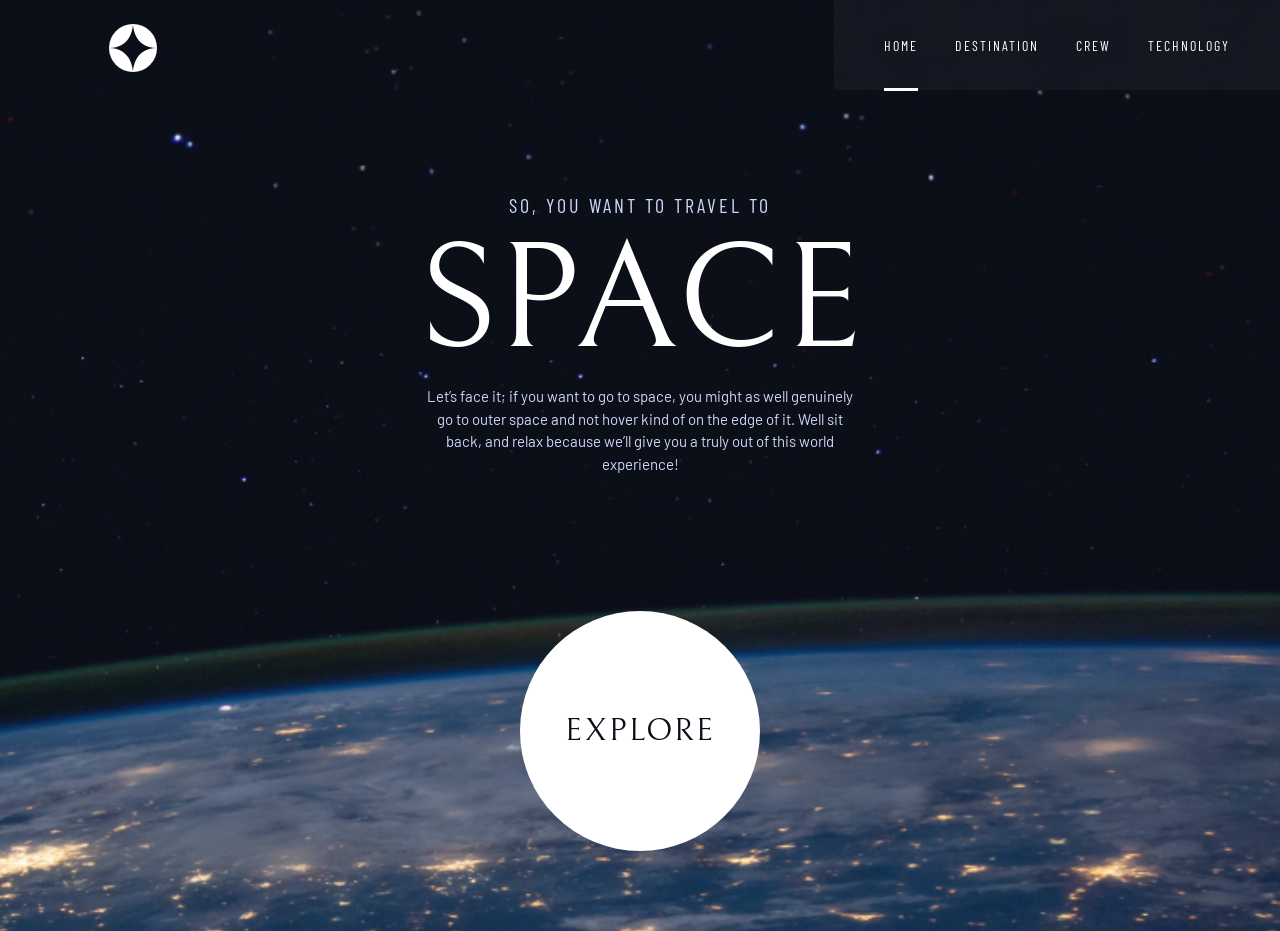
==== index.html @ 0f29e055 "Premier commit - Structure de base responsive / Menu burger" ====
<!DOCTYPE html>
<html lang="en">
<head>
	 <meta charset="UTF-8">
    <meta name="viewport" content="width=device-width, initial-scale=1.0">
    <meta name="author" content="Jules">
    <title>Space Tourisme</title>

    <link rel="stylesheet" href="css/reset.css">
	<link rel="stylesheet" href="css/helpers.css">
    <link rel="stylesheet" href="css/style.css">
</head>


<body>
	<header>
		<div class="container">
			<a href="index.html" class="logo">
                <img src="img/logo.svg" alt="Space Tourism logo">
            </a>

			<button class="burger" aria-label="Ouvrir le menu" aria-expanded="false" aria-controls="menu">
                <span></span>
                <span></span>
                <span></span>
            </button>

			<nav class="nav" id="menu">
				<ul class="nav-liste">
					<li class="nav-item"><a href="index.html" class="active"><span>00</span>HOME</a></li>
					<li class="nav-item"><a href="destination.html"><span>01</span>DESTINATION</a></li>
					<li class="nav-item"><a href="crew.html"><span>02</span>CREW</a></li>
					<li class="nav-item"><a href="techno.html"><span>03</span>TECHNOLOGY</a></li>
				</ul>
			</nav>
		</div>
	</header>

	<main>

		<section class="hero container">
			<div class="txt">
			<p class="pre-title">SO, YOU WANT TO TRAVEL TO</p>
			<h1>SPACE</h1>
			<p>Let’s face it; if you want to go to space, you might as well genuinely go to outer space and not hover kind of on the edge of it. Well sit back, and relax because we’ll give you a truly out of this world experience!</p>
			</div>
			
			<a href="destination.html" class="btn-explore">EXPLORE</a>

		</section>
		
	</main>

	<script src="js/nav.js"></script>
</body>


</html>
---- css/helpers.css ----
/* Débuggueur CSS  */
/* * {
  outline: 1px solid red;
} */

html {
    font-size: 62.5%; /* 1rem = 10px avec une base utilisateur de 16px */
}

/* Remove focus for mouse users */
:focus:not(:focus-visible) {
  outline: none;
}

/* Set core body defaults */
body {
  font-size: 1.6rem;
}

/* Set text selection */
::selection {
  color: #000;
  background-color: #fd0;
}

/* Set cursor pointer */
label[for],
button,
input[type="submit"],
select {
  cursor: pointer;
}

/* Remove font style on address */
address {
  font-style: normal;
}

/* Text meant only for screen readers. */
.screen-reader-text {
  clip: rect(1px, 1px, 1px, 1px);
  height: 1px;
  overflow: hidden;
  width: 1px;
  position: absolute;
  white-space: nowrap;
}

/* Image replacement technique 2012 H5BP  - https://css-tricks.com/the-image-replacement-museum/ */
.ir {
  font: 0/0 a;
  color: transparent;
  border: 0;
  text-shadow: none;
}

/* Print external URLs */
@media print {
  a[href]:not([href^='#'])::after {
    content: '('attr(href)')';
  }
}
---- css/style.css ----
/****************************
 FONTS
****************************/
@font-face {
  font-display: swap;
  font-family: 'Bellefair';
  font-style: normal;
  font-weight: 400;
  src: url('../fonts/bellefair-v15-latin-regular.woff2') format('woff2');
}

@font-face {
  font-display: swap;
  font-family: 'Barlow Condensed';
  font-style: normal;
  font-weight: 400;
  src: url('../fonts/barlow-condensed-v13-latin-regular.woff2') format('woff2');
}

@font-face {
  font-display: swap;
  font-family: 'Barlow';
  font-style: normal;
  font-weight: 400;
  src: url('../fonts/barlow-v13-latin-regular.woff2') format('woff2');
}

/****************************
 GLOBAL STYLES
****************************/
body {
  background: #0B0D17 url("../img/background-m.jpg") center/cover no-repeat;
  min-height: 100vh;
  color: #D0D6F9;
  font-family: 'Barlow', sans-serif;
  font-weight: 400;
  font-size: 1.5rem;
  
}

.container {
  padding-left: 2.4rem;
  padding-right: 2.4rem;
  max-width: 111rem;
  margin: 0 auto;
}

a {
  text-decoration: none;
  color: #fff;
}

/****************************
 TYPOGRAPHY
****************************/
.pre-title {
  font-family: 'Barlow Condensed', sans-serif;
  font-size: 1.6rem;
  letter-spacing: 0.2rem;
}

h1 {
  font-family: 'Bellefair', serif;
  color: #fff;
  font-weight: 400;
  font-size: 8rem;
}

/****************************
 HEADER
****************************/
header .container {
  display: flex;
  justify-content: space-between;
  align-items: center;
  font-family: 'Barlow Condensed', sans-serif;
  padding-top: 2.4rem;
}

/* --- Bouton burger --- */
.burger {
  display: flex;
  flex-direction: column;
  align-items: center;
  justify-content: center;
  gap: 0.6rem;
  width: 2.4rem;
  height: 2rem;
  background: none;
  border: none;
  padding: 0;
  z-index: 50;
  cursor: pointer;
}

.burger span {
  display: block;
  width: 100%;
  height: 0.3rem;
  background: #D0D6F9;
  transition: all 0.4s ease;
}

/* --- Animation du burger en croix --- */
.burger.active span:nth-child(1) {
  transform: translateY(8px) rotate(45deg);
  background-color: #fff;
}

.burger.active span:nth-child(2) {
  opacity: 0;
}

.burger.active span:nth-child(3) {
  transform: translateY(-8px) rotate(-45deg);
  background-color: #fff;
}

/****************************
 NAVIGATION MOBILE
****************************/
.nav {
  position: fixed;
  top: 0;
  right: 0;
  width: 70%;
  height: 100vh;
  background: rgba(255, 255, 255, 0.04);
  backdrop-filter: blur(20px);
  padding: 12rem 3rem;
  transform: translateX(100%);
  transition: transform 0.4s ease;
  display: flex;
  flex-direction: column;
  z-index: 40;
}

.nav.open {
  transform: translateX(0);
}

.nav-liste {
  display: flex;
  flex-direction: column;
  gap: 3.2rem;
}

.nav-item a {
  font-family: 'Barlow Condensed', sans-serif;
  color: #fff;
  letter-spacing: 0.27rem;
  text-transform: uppercase;
  font-size: 1.6rem;
  font-weight: 400;
}

.nav-item a span {
  font-weight: 700;
  margin-right: 0.8rem;
}

/****************************
 HERO
****************************/
.hero {
  display: flex;
  flex-direction: column;
  align-items: center;
  justify-content: center;
  text-align: center;
  max-width: 38rem;
  gap: 1.6rem;
  padding-top: 4.8rem;
}

.btn-explore {
  margin: 7rem 0 5rem;
  display: flex;
  align-items: center;
  justify-content: center;
  width: 15rem;
  height: 15rem;
  background-color: #fff;
  border-radius: 50%;
  flex: 0 0 15rem;
}

.hero a {
  font-family: 'Bellefair', serif;
  font-weight: 400;
  font-size: 2rem;
  letter-spacing: 0.12rem;
  color: #0B0D17;
}

/* ----------------------------------------------------------- */
/* PAGE DESTINATION */
/* ----------------------------------------------------------- */

body.page-destination {
  background-image: url("../img/background-desti-m.jpg") ;
}

/* ----------------------------------------------------------- */
/* PAGE CREW */
/* ----------------------------------------------------------- */

body.page-crew {
  background-image: url("../img/background-crew-m.jpg") ;
}

/* ----------------------------------------------------------- */
/* PAGE TECHNOLOGY */
/* ----------------------------------------------------------- */

body.page-technology {
  background-image: url("../img/background-techno-m.jpg") ;
}



/* Version tablette */

@media (min-width: 768px) {

 body {
  background: #0B0D17 url("../img/background-t.jpg") center center / cover
   no-repeat;
}

  /* 1️⃣  On cache le menu burger */
  .burger {
    display: none;
  }

  /* 2️⃣  Le header devient la référence pour positionner le fond blur */
  header {
    position: relative;
    height: 9rem;
    
  }

  /* 3️⃣  La nav visible, collée au bord droit, effet blur */
   .nav {
    position: absolute; 
    transform: none;
    width: auto; /* ✅ réinitialisation */
    height: 100%;
    padding: 0 5rem;
    flex-direction: row;
    align-items: center;
    justify-content: center;
  }
  

  /* 4️⃣  Les chiffres disparaissent */
  .nav-item span {
    display: none;
  }

  /* 5️⃣  Liste horizontale */
  .nav-liste {
    flex-direction: row;
    gap: 3.7rem;
    justify-content: space-between;
    align-items: center;
  }

  /* 6️⃣  Liens */
  .nav-item a {
    font-size: 1.4rem;
    letter-spacing: 0.2rem;
    text-transform: uppercase;
    display: inline-block;
    position: relative;
    color: #fff;
  }

  /* Trait sous le lien actif */
  .nav-item a.active::before {
    content: "";
    position: absolute;
    bottom: -3.5rem; 
    left: 0;
    right: 0;
    height: 0.3rem;
    background-color: #fff;
  }

  .hero {
    max-width: 46.5rem;
    padding-top: 10rem;
  }

  .pre-title {
    font-size: 2rem;
    letter-spacing: 0.3rem;
  }

  h1 {
    font-size: 15rem;
    margin-top: -3rem;
    margin-bottom: -3rem;
  }

  .btn-explore {
  margin: 12rem 0 8rem;
  width: 24rem;
  height: 24rem;
  flex: 0 0 24rem;
  }

  .hero a {
    font-size: 3.2rem;
    letter-spacing: 0.2rem;
  }

  .logo img {
    content: url("../img/logo-big.svg");
  }



/* ----------------------------------------------------------- */
/* PAGE DESTINATION */
/* ----------------------------------------------------------- */

body.page-destination {
  background-image: url("../img/background-desti-t.jpg") ;
}

/* ----------------------------------------------------------- */
/* PAGE CREW */
/* ----------------------------------------------------------- */

body.page-crew {
  background-image: url("../img/background-crew-t.jpg") ;
}

/* ----------------------------------------------------------- */
/* PAGE TECHNOLOGY */
/* ----------------------------------------------------------- */

body.page-technology {
  background-image: url("../img/background-techno-t.jpg") ;
}

}



@media (min-width: 1440px) {

  html {
    overflow-x: hidden;
  }
  body {
    background-image: url(../img/background-d.jpg); 
  }

  .pre-title {
    font-size: 2.8rem;
    letter-spacing: 0.47rem;
  }

  p {
    font-size: 1.8rem;
  }

  .hero {
    flex-direction: row;
    max-width: 111rem;
    align-items: center;
    justify-content: space-between;
    margin: 0 auto;
    padding-top: 15rem;
    padding-bottom: 13rem;
  }

  .txt {
    max-width: 45rem;
    display: flex;
    flex-direction: column;
    justify-content: flex-end;
    gap: 2.4rem;
    text-align: left;
  }

.btn-explore {
  position: relative;
  z-index: 1;
  margin-bottom: 2.4rem;
  background-color: #fff;
  color: #0B0D17;
  border-radius: 50%;
  display: flex;
  align-items: center;
  justify-content: center;
  width: 27rem;
  height: 27rem;
  flex: 0 0 27rem;
  font-family: 'Bellefair', serif;
  font-size: 3.2rem;
  letter-spacing: 0.2rem;
  transition: transform 0.3s ease;
  isolation: isolate; 
}

/* Cercle translucide pour le halo */
.btn-explore::before {
  content: "";
  position: absolute;
  inset: 0;
  background: rgba(255, 255, 255, 0.15);
  border-radius: 50%;
  transform: scale(0);
  transition: transform 0.6s ease;
  z-index: -1; 
  will-change: transform;
}

/* Effet hover */
.btn-explore:hover::before {
  transform: scale(1.65);
  opacity: 1;
}

/* HEADER */

header {
  margin-top: 4rem;
}

.nav {
  left : 50%
}

.nav-liste {
  gap : 4.8rem;
}

.nav-item {
  font-size: 1.6rem;
}

.nav-item span {
  display: inline;
  margin-right: 1rem;
}

.nav-item a.active::before {
    bottom: -3.4rem; 
}

.logo img {
  transform: translateX(-15.4rem);
}

/* BEFORE header */
header::before {
  content: "";
  position: absolute;
  top: 50%; 
  left: calc(50% - 50rem); 
  width: 53rem; 
  height: 1px;
  background-color: rgba(255, 255, 255, 0.25);
  transform: translateY(-50%);
  z-index: 100;
}

/* BEFORE nav hover */
.nav-item a::before {
  content: "";
  position: absolute;
  bottom: -3.4rem;
  left: 0;
  right: 0;
  height: 0.3rem;
  background-color: white;
  opacity: 0.5;
  transform: scaleX(0);
  transform-origin: center;
  transition: transform 0.3s ease, background-color 0.3s ease;
}

/* Apparition au survol */
.nav-item a:hover::before {
  transform: scaleX(1);
}

/* Renforcement du active */
.nav-item a.active::before {
  background-color: #fff;
  transform: scaleX(1);
  opacity : 1;
}

/* ----------------------------------------------------------- */
/* PAGE DESTINATION */
/* ----------------------------------------------------------- */

body.page-destination {
  background-image: url("../img/background-desti-d.jpg");
}

/* ----------------------------------------------------------- */
/* PAGE CREW */
/* ----------------------------------------------------------- */

body.page-crew {
  background-image: url("../img/background-crew-d.jpg") ;
}

/* ----------------------------------------------------------- */
/* PAGE TECHNOLOGY */
/* ----------------------------------------------------------- */

body.page-technology {
  background-image: url("../img/background-techno-d.jpg");
}


}
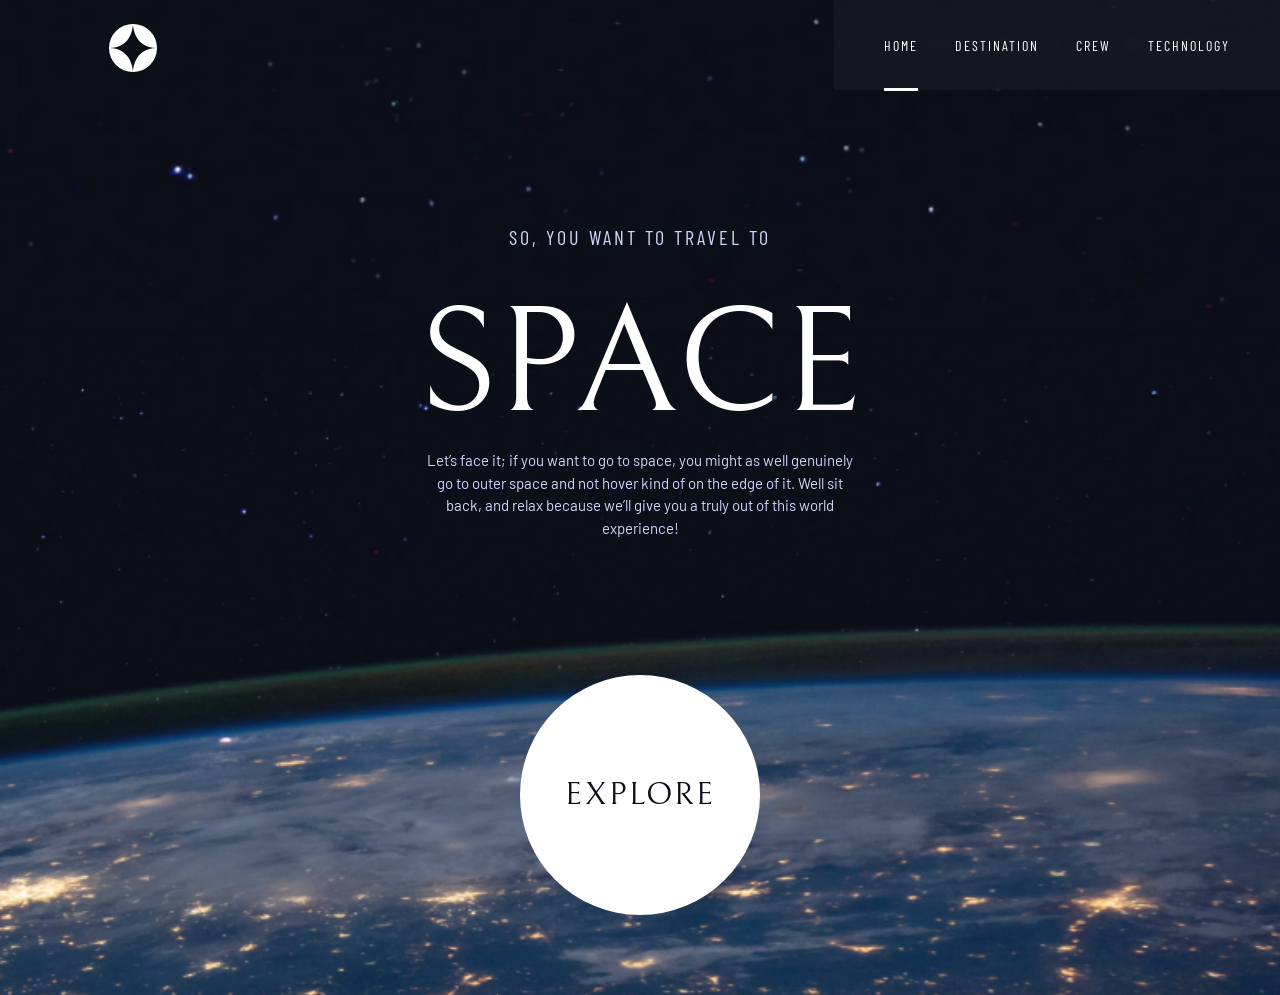
==== commit 6c2a8e43: "Ajustement style et structure" ====
--- a/index.html
+++ b/index.html
@@ -1,10 +1,10 @@
 <!DOCTYPE html>
 <html lang="en">
 <head>
-	 <meta charset="UTF-8">
+	<meta charset="UTF-8">
     <meta name="viewport" content="width=device-width, initial-scale=1.0">
     <meta name="author" content="Jules">
-    <title>Space Tourisme</title>
+    <title>Space Tourism</title>
 
     <link rel="stylesheet" href="css/reset.css">
 	<link rel="stylesheet" href="css/helpers.css">
--- a/css/style.css
+++ b/css/style.css
@@ -57,6 +57,15 @@
   font-family: 'Barlow Condensed', sans-serif;
   font-size: 1.6rem;
   letter-spacing: 0.2rem;
+  padding-top: 3.2rem;
+  padding-bottom: 3.2rem;
+  text-align: center;
+}
+
+.pre-title span {
+  padding-right: 1.8rem;
+  font-weight: 700;
+  opacity: 0.5;
 }
 
 h1 {
@@ -66,6 +75,10 @@
   font-size: 8rem;
 }
 
+ul li {
+  list-style: none;
+}
+
 /****************************
  HEADER
 ****************************/
@@ -85,7 +98,7 @@
   justify-content: center;
   gap: 0.6rem;
   width: 2.4rem;
-  height: 2rem;
+  height: 3rem;
   background: none;
   border: none;
   padding: 0;
@@ -103,7 +116,7 @@
 
 /* --- Animation du burger en croix --- */
 .burger.active span:nth-child(1) {
-  transform: translateY(8px) rotate(45deg);
+  transform: translateY(8.5px) rotate(45deg);
   background-color: #fff;
 }
 
@@ -112,7 +125,7 @@
 }
 
 .burger.active span:nth-child(3) {
-  transform: translateY(-8px) rotate(-45deg);
+  transform: translateY(-8.5px) rotate(-45deg);
   background-color: #fff;
 }
 
@@ -157,6 +170,7 @@
 .nav-item a span {
   font-weight: 700;
   margin-right: 0.8rem;
+  opacity: 0.5;
 }
 
 /****************************
@@ -201,6 +215,138 @@
   background-image: url("../img/background-desti-m.jpg") ;
 }
 
+.img-lune img{
+  width: 17rem;
+  height: 17rem;
+}
+
+
+.contenu-destination {
+  display: flex;
+  flex-direction: column;
+  justify-content: center;
+  text-align: center;
+}
+
+.img-lune img {
+  display: inline-block;
+  margin: 0 auto;
+}
+
+.nav-destination .liste-destination {
+  display :flex;
+  flex-direction: row;
+  gap: 2.6rem;
+  justify-content: center;
+  padding-top: 2.6rem;
+}
+
+.item-destination a {
+  position: relative;
+  font-family: 'Barlow Condensed';
+  font-style: normal;
+  font-weight: 400;
+  color: #D0D6F9;
+  font-size: 1.4rem;
+  letter-spacing: 0.27rem;
+  text-decoration: none;
+}
+
+/* Gestion deu before/active du nav destination  */
+.item-destination a::before {
+  content: "";
+  position: absolute;
+  bottom: -1.5rem;
+  left: 0;
+  right: 0;
+  height: 0.3rem;
+  background-color: #fff;
+  transform: scaleX(0);
+  opacity: 0;
+  transform-origin: center;
+  transition: transform 0.3s ease;
+}
+
+.item-destination a:hover::before {
+  transform: scaleX(1);
+  opacity: 0.5;
+  bottom: -1.5rem;
+}
+
+.item-destination a.active::before {
+  transform: scaleX(1);
+  opacity: 1;
+}
+
+
+.item-destination a.active {
+  color: #fff;
+}
+
+
+
+  .txt-destination h2{
+    font-family: 'Bellefair';
+    font-style: normal;
+    font-weight: 400;
+    font-size: 5.6rem;
+    padding-top: 2rem;
+    color: #fff;
+  }
+
+  .txt-destination p {
+   position: relative;
+   padding-bottom: 2rem;
+   font-size: 1.5rem;
+   font-family: 'Barlow';
+   font-style: normal;
+   font-weight: 400;
+   line-height: 2.5rem;
+  }
+
+  .txt-destination p::before{
+    content: "";
+    position: absolute;
+    bottom: -1rem; 
+    left: 0;
+    right: 0;
+    height: 0.1rem;
+    background-color: #fff;
+    opacity: 0.5;
+  }
+
+  .description-destination {
+    padding-top: 2rem;
+    padding-bottom: 2rem;
+
+  }
+  
+  .description-destination ul {
+ 
+  padding: 0;          
+  text-align: center;    
+}
+
+  .description-destination li:nth-child(1){
+    
+    font-family: 'Barlow Condensed';
+    font-style: normal;
+    font-weight: 400;
+    font-size: 1.4rem;
+    letter-spacing: 0.23rem;
+    padding-bottom: 1rem;
+  }
+
+  .description-destination li:nth-child(2){
+    color:#fff;
+    font-family: 'Bellefair';
+    font-style: normal;
+    font-weight: 400;
+    font-size: 2.8rem;
+    padding-bottom: 2rem;
+  }
+
+
 /* ----------------------------------------------------------- */
 /* PAGE CREW */
 /* ----------------------------------------------------------- */
@@ -213,7 +359,7 @@
 /* PAGE TECHNOLOGY */
 /* ----------------------------------------------------------- */
 
-body.page-technology {
+body.page-techno {
   background-image: url("../img/background-techno-m.jpg") ;
 }
 
@@ -228,20 +374,17 @@
    no-repeat;
 }
 
-  /* 1️⃣  On cache le menu burger */
   .burger {
     display: none;
   }
 
-  /* 2️⃣  Le header devient la référence pour positionner le fond blur */
   header {
     position: relative;
     height: 9rem;
     
   }
 
-  /* 3️⃣  La nav visible, collée au bord droit, effet blur */
-   .nav {
+  .nav {
     position: absolute; 
     transform: none;
     width: auto; /* ✅ réinitialisation */
@@ -252,13 +395,10 @@
     justify-content: center;
   }
   
-
-  /* 4️⃣  Les chiffres disparaissent */
   .nav-item span {
     display: none;
   }
 
-  /* 5️⃣  Liste horizontale */
   .nav-liste {
     flex-direction: row;
     gap: 3.7rem;
@@ -266,7 +406,6 @@
     align-items: center;
   }
 
-  /* 6️⃣  Liens */
   .nav-item a {
     font-size: 1.4rem;
     letter-spacing: 0.2rem;
@@ -297,6 +436,12 @@
     letter-spacing: 0.3rem;
   }
 
+  .page-destination .pre-title,
+  .page-crew .pre-title,
+  .page-techno .pre-title {
+     text-align: left;
+  }
+
   h1 {
     font-size: 15rem;
     margin-top: -3rem;
@@ -322,13 +467,76 @@
 
 
 /* ----------------------------------------------------------- */
-/* PAGE DESTINATION */
+/* PAGE DESTINATION Tablette*/
 /* ----------------------------------------------------------- */
 
 body.page-destination {
   background-image: url("../img/background-desti-t.jpg") ;
 }
 
+.img-lune img{
+  width: 30rem;
+  height: 30rem;
+}
+
+
+
+.nav-destination .liste-destination {
+  gap: 3.5rem;
+}
+
+.item-destination a {
+  font-size: 1.6rem;
+}
+
+.txt-destination h2 {
+  font-size: 8rem;
+  padding-top: 3rem;
+}
+
+.txt-destination p {
+   padding-bottom: 3.5rem;
+   font-size: 1.6rem;
+   line-height: 2.8rem;
+   max-width: 57rem;
+   margin:0 auto
+  }
+
+.item-destination a.active::before {
+  bottom: -1.5rem;
+}
+
+
+.description-destination {
+    padding-top: 3rem;
+    padding-bottom: 3rem;
+    display: flex;
+    flex-direction: row;
+    justify-content: space-around;
+    max-width: 56rem;
+    margin: 0 auto;
+
+  }
+
+.description-destination li:nth-child(1){
+    
+    font-family: 'Barlow Condensed';
+    font-style: normal;
+    font-weight: 400;
+    font-size: 1.4rem;
+    letter-spacing: 0.23rem;
+    
+  }
+
+.description-destination li:nth-child(2){
+    color:#fff;
+    font-family: 'Bellefair';
+    font-style: normal;
+    font-weight: 400;
+    font-size: 2.8rem;
+  }
+
+
 /* ----------------------------------------------------------- */
 /* PAGE CREW */
 /* ----------------------------------------------------------- */
@@ -341,7 +549,7 @@
 /* PAGE TECHNOLOGY */
 /* ----------------------------------------------------------- */
 
-body.page-technology {
+body.page-techno {
   background-image: url("../img/background-techno-t.jpg") ;
 }
 
@@ -461,8 +669,8 @@
   content: "";
   position: absolute;
   top: 50%; 
-  left: calc(50% - 50rem); 
-  width: 53rem; 
+  left: calc(50% - 53.5rem); 
+  width: 56rem; 
   height: 1px;
   background-color: rgba(255, 255, 255, 0.25);
   transform: translateY(-50%);
@@ -497,13 +705,83 @@
 }
 
 /* ----------------------------------------------------------- */
-/* PAGE DESTINATION */
+/* PAGE DESTINATION Desktop*/
 /* ----------------------------------------------------------- */
 
 body.page-destination {
   background-image: url("../img/background-desti-d.jpg");
 }
 
+.img-lune img{
+  width: 44rem;
+  height: 44rem;
+}
+
+.pre-title{
+  font-size: 2.8rem;
+  text-align: left;
+  letter-spacing: 0.4rem;
+  padding-top: 10rem;
+}
+
+.pre-title span {
+  padding-right: 2.8rem;
+}
+
+.txt-destination h2{
+  font-size: 10rem;
+  padding-top: 3.7rem;
+}
+
+.txt-destination p{
+  font-size: 1.8rem;
+  line-height: 3.2rem;
+  padding-bottom: 6.4rem;
+}
+
+.contenu-destination {
+  padding-top: 5rem;
+  flex-direction: row;
+  justify-content: space-between;
+  text-align: left;
+  align-items: center;
+  gap: 5rem;
+  padding-bottom: 6rem;
+}
+
+.txt-destination {
+  max-width: 44.5rem;
+  text-align: left;
+  align-items: flex-start;
+}
+
+.nav-destination .liste-destination {
+  display: flex;
+  justify-content: flex-start; 
+  text-align: left;
+  width: 100%;
+  padding-left: 0; 
+}
+
+.description-destination {
+  display: flex;
+  justify-content: flex-start;
+  text-align: left;
+  gap: 7.9rem;
+  width: 100%;
+}
+
+.description-destination ul {
+  text-align: left;
+  margin: 0;
+  padding: 0;
+}
+
+
+.txt-destination p::before{
+    bottom: -0.5rem; 
+  }
+
 /* ----------------------------------------------------------- */
 /* PAGE CREW */
 /* ----------------------------------------------------------- */
@@ -516,7 +794,7 @@
 /* PAGE TECHNOLOGY */
 /* ----------------------------------------------------------- */
 
-body.page-technology {
+body.page-techno {
   background-image: url("../img/background-techno-d.jpg");
 }
 
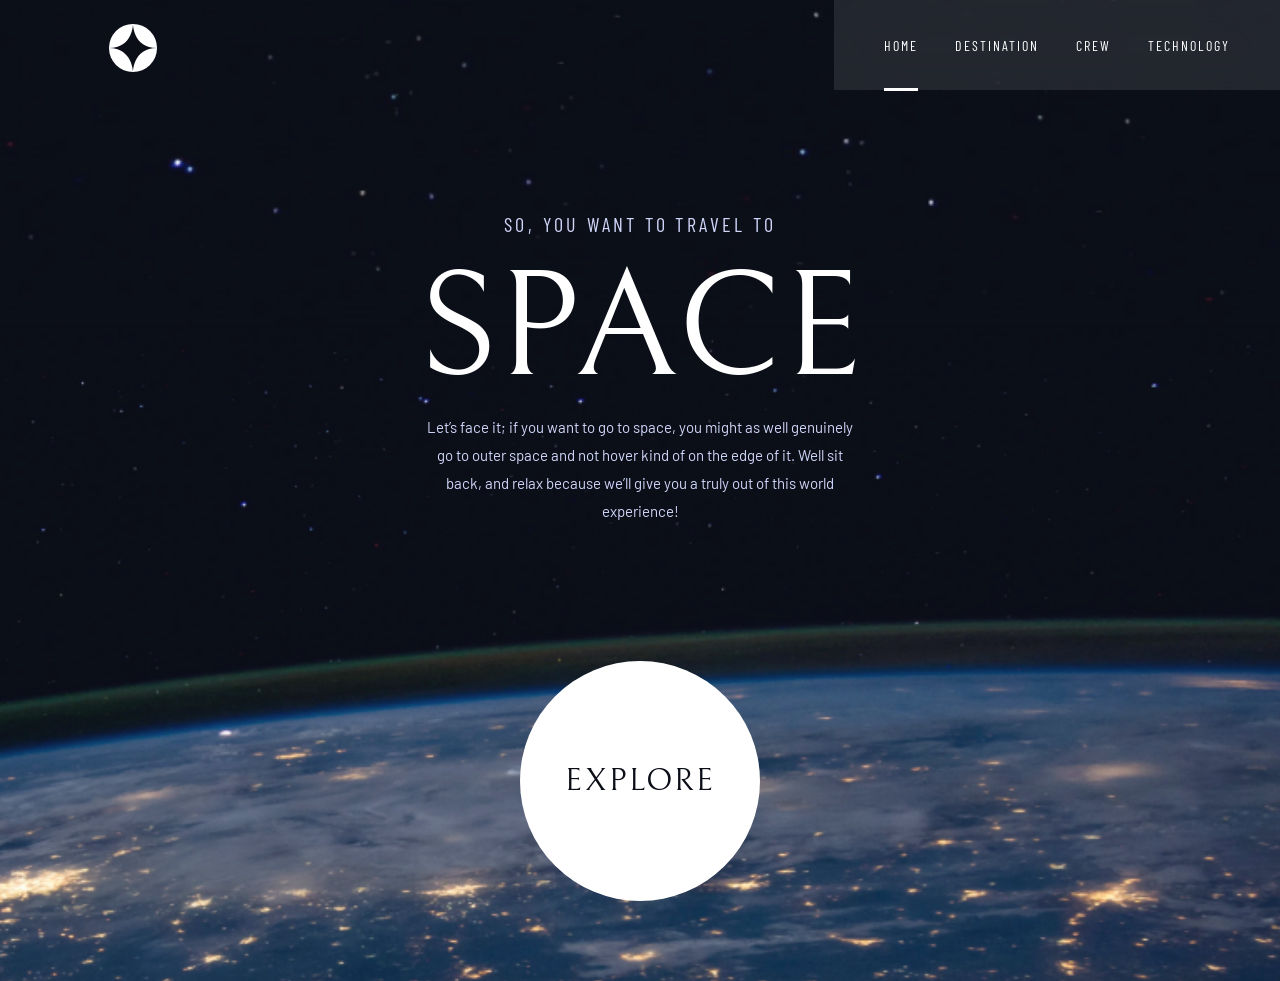
==== commit c80dc1f5: "changement titre index" ====
--- a/index.html
+++ b/index.html
@@ -4,7 +4,7 @@
 	<meta charset="UTF-8">
     <meta name="viewport" content="width=device-width, initial-scale=1.0">
     <meta name="author" content="Jules">
-    <title>Space Tourism</title>
+    <title>Space-Tourism</title>
 
     <link rel="stylesheet" href="css/reset.css">
 	<link rel="stylesheet" href="css/helpers.css">
--- a/css/style.css
+++ b/css/style.css
@@ -53,13 +53,25 @@
 /****************************
  TYPOGRAPHY
 ****************************/
+
+ p {
+  line-height: 2.5rem ;
+}
+
 .pre-title {
   font-family: 'Barlow Condensed', sans-serif;
   font-size: 1.6rem;
-  letter-spacing: 0.2rem;
-  padding-top: 3.2rem;
-  padding-bottom: 3.2rem;
+  letter-spacing: 0.27rem;
+  padding-top: 1.5rem;
+  padding-bottom: 2.5rem;
   text-align: center;
+  color:#fff;
+}
+
+.txt .pre-title{
+  color:#D0D6F9;
+  padding-top: 2rem;
+  padding-bottom: 1rem;
 }
 
 .pre-title span {
@@ -78,6 +90,7 @@
 ul li {
   list-style: none;
 }
+
 
 /****************************
  HEADER
@@ -138,7 +151,8 @@
   right: 0;
   width: 70%;
   height: 100vh;
-  background: rgba(255, 255, 255, 0.04);
+  background: rgba(255, 255, 255, 0.1); /* un peu plus opaque */
+  -webkit-backdrop-filter: blur(20px); /* compatibilité iOS Safari */
   backdrop-filter: blur(20px);
   padding: 12rem 3rem;
   transform: translateX(100%);
@@ -241,19 +255,22 @@
   padding-top: 2.6rem;
 }
 
-.item-destination a {
+.item-destination .desti-btn {
+  all: unset; 
   position: relative;
+  cursor: pointer;
   font-family: 'Barlow Condensed';
   font-style: normal;
   font-weight: 400;
   color: #D0D6F9;
   font-size: 1.4rem;
   letter-spacing: 0.27rem;
-  text-decoration: none;
+  text-transform: uppercase;
+  transition: color 0.3s ease;
 }
 
 /* Gestion deu before/active du nav destination  */
-.item-destination a::before {
+.item-destination .desti-btn::before {
   content: "";
   position: absolute;
   bottom: -1.5rem;
@@ -264,23 +281,23 @@
   transform: scaleX(0);
   opacity: 0;
   transform-origin: center;
-  transition: transform 0.3s ease;
-}
-
-.item-destination a:hover::before {
+  transition: transform 0.3s ease, opacity 0.3s ease;
+}
+
+.item-destination .desti-btn:hover::before {
   transform: scaleX(1);
   opacity: 0.5;
   bottom: -1.5rem;
 }
-
-.item-destination a.active::before {
+ /* Bouton actif : texte blanc */
+.item-destination .desti-btn.active {
+  color: #fff;
+}
+
+/* Soulignement visible quand actif */
+.item-destination .desti-btn.active::before {
   transform: scaleX(1);
   opacity: 1;
-}
-
-
-.item-destination a.active {
-  color: #fff;
 }
 
 
@@ -292,6 +309,7 @@
     font-size: 5.6rem;
     padding-top: 2rem;
     color: #fff;
+    
   }
 
   .txt-destination p {
@@ -301,7 +319,6 @@
    font-family: 'Barlow';
    font-style: normal;
    font-weight: 400;
-   line-height: 2.5rem;
   }
 
   .txt-destination p::before{
@@ -355,6 +372,186 @@
   background-image: url("../img/background-crew-m.jpg") ;
 }
 
+.crew-txt{
+  text-align: center;
+}
+
+.crew-txt .crew-role {
+  font-family: 'Bellefair';
+  font-style: normal;
+  font-weight: 400;
+  font-size: 1.6rem;
+  color: #fff;
+  opacity: 0.5;
+  padding-bottom: 0.2rem;
+}
+
+.crew-txt h3{
+  font-family: 'Bellefair';
+  font-style: normal;
+  font-weight: 400;
+  font-size: 2.4rem;
+  color: #fff;
+  padding-bottom: 1.5rem;
+}
+
+.crew-txt p{
+  font-size: 1.5rem;
+  padding-bottom: 5rem;
+  font-weight: 400;
+}
+
+.contenu-crew {
+  display: flex;
+  flex-direction: column;
+  justify-content: center;
+  align-items: center;
+}
+
+
+.picture-crew  {
+  position: relative;
+  width: 17.7rem;
+  height: 25rem;
+  padding-top: 1rem;
+}
+
+.picture-crew::before {
+  content: "";
+  position: absolute;
+  bottom: 2rem;
+  left: 50%; 
+  transform: translateX(-50%);
+  width: 32.7rem;    
+  height: 0.1rem;
+  background-color: #383B4B;
+  opacity: 1;
+}
+
+/* Style slider */
+.crew-slider {
+  display: flex;
+  justify-content: center;
+  gap: 1.7rem;
+  padding-top: 1.3rem;
+  padding-bottom: 3rem;
+}
+
+.dot {
+  all: unset; /* supprime tout le style par défaut du bouton */
+  display: block; /* comme un élément normal */
+  width: 1rem;
+  height: 1rem;
+  border-radius: 50%;
+  background-color: white;
+  opacity: 0.3;
+  cursor: pointer;
+  transition: opacity 0.3s ease;
+}
+
+.dot.active {
+  opacity: 1;
+}
+
+.dot:hover {
+  opacity: 0.7;
+}
+
+/* !!!!Ajustement images mobile crew issu de js */
+.crew-mark  {
+  width: 15.3rem;
+  height: 22.2rem;
+  transform: translateY(-0.3rem)
+}
+
+.crew-victor {
+  width: 18rem;
+  height: 22.2rem;
+  transform: translateY(-0.3rem)
+}
+
+/* Quand Anousheh est active, on élargit la boîte picture-crew */
+.picture-crew:has(.crew-anousheh) {
+  width: 22.6rem;
+} 
+
+.crew-anousheh  {
+  width: 22.6rem;
+  height: 22.3rem;
+  transform: translateY(-0.4rem);
+}
+
+/* !!!! ANIMATION crew.js !!!! */
+
+/* Transition de base du texte */
+.crew-slide {
+  transition: transform 1s ease-in-out, opacity 0.8s ease;
+  will-change: transform, opacity;
+}
+
+/* Sorties du texte */
+.crew-slide.out-left {
+  transform: translateX(-100%);
+  opacity: 0;
+}
+
+.crew-slide.out-right {
+  transform: translateX(100%);
+  opacity: 0;
+}
+
+/* Entrées du texte */
+.crew-slide.in-left {
+  animation: slideInLeft 1s ease forwards;
+}
+
+.crew-slide.in-right {
+  animation: slideInRight 1s ease forwards;
+}
+
+/* Keyframes texte */
+@keyframes slideInLeft {
+  from {
+    transform: translateX(-100%);
+    opacity: 0;
+  }
+  to {
+    transform: translateX(0);
+    opacity: 1;
+  }
+}
+
+@keyframes slideInRight {
+  from {
+    transform: translateX(100%);
+    opacity: 0;
+  }
+  to {
+    transform: translateX(0);
+    opacity: 1;
+  }
+}
+
+/* === Image === */
+
+/* Transition douce d’opacité */
+.picture-crew img {
+  transition: opacity 0.6s ease;
+}
+
+/* Disparition progressive */
+.fade-out {
+  opacity: 0;
+}
+
+/* Réapparition fluide */
+.fade-in {
+  opacity: 1;
+  transition: opacity 0.8s ease;
+}
+
+
+
 /* ----------------------------------------------------------- */
 /* PAGE TECHNOLOGY */
 /* ----------------------------------------------------------- */
@@ -362,6 +559,121 @@
 body.page-techno {
   background-image: url("../img/background-techno-m.jpg") ;
 }
+
+.contenu-techno {
+  display: flex;
+  flex-direction: column;
+  justify-content: center;
+  align-items: center;
+}
+
+.techno-txt{
+text-align: center;
+}
+
+
+.techno-img {
+  width: 100%;
+  height: 17rem;      /* hauteur fixe de la fenêtre de cadrage */
+  overflow: hidden;   /* cache ce qui dépasse */
+  position: relative;
+}
+
+.techno-img img {
+  width: 100%;
+  height: 100%;       /* l’image remplit le bloc */
+  object-fit: cover;  /* rogne au lieu de déformer */
+  object-position: center 70%; /* déplace le cadrage vertical (ajuste selon ton image) */
+  display: block;
+}
+
+
+.techno-slider {
+  display: flex;
+  flex-direction: row;
+  align-items: center;
+  gap: 1.6rem;
+  padding-top: 4rem;
+  padding-bottom: 3.7rem;
+}
+
+.techno-btn {
+  all: unset;
+  width: 4rem;
+  height: 4rem;
+  border-radius: 50%;
+  border: 1px solid rgba(255, 255, 255, 0.25);
+  font-family: 'Bellefair', serif;
+  font-size: 1.6rem;
+  color: white;
+  text-align: center;
+  display: flex;
+  align-items: center;
+  justify-content: center;
+  cursor: pointer;
+  transition: all 0.3s ease;
+}
+
+.techno-btn.active {
+  background-color: white;
+  color: #0b0d17;
+}
+
+.techno-btn:hover {
+  border-color: white;
+}
+
+.techno-txt h2{
+  font-family: 'Barlow Condensed';
+  font-style: normal;
+  font-weight: 400;
+  font-size: 1.4rem;
+  letter-spacing: 2.36px;
+  padding-bottom: 0.5rem;
+}
+
+.techno-txt h3{
+  font-family: 'Bellefair';
+  font-style: normal;
+  font-weight: 400;
+  font-size: 2.4rem;
+  color:#fff;
+  padding-bottom: 1rem;
+}
+
+.techno-txt p {
+  font-size: 1.5rem;
+  letter-spacing: 0;
+  max-width: 32.7rem;
+  padding-bottom: 8rem;
+}
+
+/* !!!!ANIMATION techno.js!!!!! */
+
+/* Animation horizontale */
+.techno-slide {
+  transition: transform 1.2s ease-in-out, opacity 0.8s ease;
+}
+
+.techno-slide.out-left {
+  transform: translateY(120vw);
+  opacity: 0;
+}
+
+.techno-slide.out-right {
+  transform: translateY(-120vw);
+  opacity: 0;
+}
+
+.techno-slide.in {
+  transform: translateY(0);
+  opacity: 1;
+}
+
+.techno-img img {
+  transition: opacity 0.4s ease;
+}
+
 
 
 
@@ -433,13 +745,15 @@
 
   .pre-title {
     font-size: 2rem;
-    letter-spacing: 0.3rem;
+    letter-spacing: 0.34rem;
   }
 
   .page-destination .pre-title,
   .page-crew .pre-title,
   .page-techno .pre-title {
      text-align: left;
+     padding-top: 5rem;
+     padding-bottom: 6rem;
   }
 
   h1 {
@@ -464,6 +778,9 @@
     content: url("../img/logo-big.svg");
   }
 
+   p {
+  line-height: 2.8rem ;
+}
 
 
 /* ----------------------------------------------------------- */
@@ -480,12 +797,11 @@
 }
 
 
-
 .nav-destination .liste-destination {
   gap: 3.5rem;
 }
 
-.item-destination a {
+.item-destination .desti-btn {
   font-size: 1.6rem;
 }
 
@@ -497,12 +813,11 @@
 .txt-destination p {
    padding-bottom: 3.5rem;
    font-size: 1.6rem;
-   line-height: 2.8rem;
    max-width: 57rem;
    margin:0 auto
   }
 
-.item-destination a.active::before {
+.item-destination .desti-btn.active::before {
   bottom: -1.5rem;
 }
 
@@ -538,21 +853,147 @@
 
 
 /* ----------------------------------------------------------- */
-/* PAGE CREW */
+/* PAGE CREW Tablette*/
 /* ----------------------------------------------------------- */
 
 body.page-crew {
   background-image: url("../img/background-crew-t.jpg") ;
 }
 
-/* ----------------------------------------------------------- */
-/* PAGE TECHNOLOGY */
+.contenu-crew {
+  display: flex;
+  flex-direction: column-reverse;
+  justify-content: flex-end;
+}
+
+.crew-info {
+  display: flex;
+  flex-direction: column-reverse;
+}
+
+.crew-txt .crew-role {
+  font-size: 2.8rem;
+  
+}
+
+.crew-txt h3 {
+  font-size: 4rem;
+}
+
+.crew-txt p {
+  font-size: 1.6rem;
+  max-width: 45.8rem;
+  padding-bottom: 2.5rem;
+}
+
+.crew-slider {
+  padding-bottom: 3rem;
+}
+
+.picture-crew {
+    width: 45.6rem;
+    height: 57.2rem;
+  }
+
+.picture-crew img {
+   
+    position: absolute;
+    bottom: 0;
+    left: 50%;
+    transform: translateX(-50%);
+    width: 45.6rem;
+    height: 57.2rem;
+
+  }
+
+.picture-crew::before {
+    display: none;
+  }
+
+  /* !!!!Ajustement images/txt tablette crew issu de js */
+
+/* Quand Anousheh est active, on élargit la boîte picture-crew */
+.picture-crew:has(.crew-anousheh) {
+  width: 54rem;
+} 
+
+/* Ajustement visuel spécifique Anousheh */
+.picture-crew .crew-anousheh {
+  width: auto;
+  height: auto;
+}
+
+/* Exception widht Mark */
+.picture-crew:has(.crew-mark) ~ .crew-info .crew-txt p {
+  max-width: 52rem;
+}
+
+/* Exception widht Victor */
+.picture-crew:has(.crew-victor) ~ .crew-info .crew-txt p {
+  max-width: 59rem;
+}
+
+/* Exception widht Anousheh */
+.picture-crew:has(.crew-anousheh) ~ .crew-info .crew-txt p {
+  max-width: 53rem;
+}
+
+
+/* ----------------------------------------------------------- */
+/* PAGE TECHNOLOGY Tablette*/
 /* ----------------------------------------------------------- */
 
 body.page-techno {
   background-image: url("../img/background-techno-t.jpg") ;
 }
 
+.techno-slider {
+  padding-top: 5rem;
+  padding-bottom: 4rem;
+}
+
+.techno-btn {
+  width: 6rem;
+  height: 6rem;
+  font-size: 2.4rem;
+}
+
+
+.techno-txt h2{
+  font-size: 1.6rem;
+  letter-spacing: 2.7px;
+}
+
+.techno-txt h3{
+  font-size: 4rem;
+}
+
+.techno-txt p {
+  font-size: 1.6rem;
+  max-width: 45.8rem;
+  padding-bottom: 9rem;
+}
+
+.techno-img {
+  width: 100vw;
+  height: 31rem;
+  overflow: hidden;
+  position: relative;
+
+  /* Sort visuellement du container */
+  left: 50%;
+  right: 50%;
+  margin-left: -50vw;
+  margin-right: -50vw;
+}
+
+.techno-img img {
+  width: 100%;
+  height: 100%;
+  object-fit: cover;
+  object-position: bottom 50%; /* Ajuste le cadrage */
+  display: block;
+}
 }
 
 
@@ -573,6 +1014,7 @@
 
   p {
     font-size: 1.8rem;
+    line-height: 3.2rem;
   }
 
   .hero {
@@ -717,12 +1159,6 @@
   height: 44rem;
 }
 
-.pre-title{
-  font-size: 2.8rem;
-  text-align: left;
-  letter-spacing: 0.4rem;
-  padding-top: 10rem;
-}
 
 .pre-title span {
   padding-right: 2.8rem;
@@ -735,7 +1171,6 @@
 
 .txt-destination p{
   font-size: 1.8rem;
-  line-height: 3.2rem;
   padding-bottom: 6.4rem;
 }
 
@@ -783,20 +1218,197 @@
   }
 
 /* ----------------------------------------------------------- */
-/* PAGE CREW */
+/* PAGE CREW Desktop*/
 /* ----------------------------------------------------------- */
 
 body.page-crew {
-  background-image: url("../img/background-crew-d.jpg") ;
-}
-
-/* ----------------------------------------------------------- */
-/* PAGE TECHNOLOGY */
+  background-image: url("../img/background-crew-d.jpg");
+  overflow: hidden;
+}
+
+/* ===== Layout général ===== */
+.contenu-crew {
+  display: flex;
+  flex-direction: row-reverse;
+  justify-content: space-between;
+  align-items: flex-start;
+  gap: 8rem;
+  padding-top: 0;
+}
+
+.picture-crew {
+  position: relative;
+  flex: 1;
+  display: flex;
+  justify-content: flex-start;
+  align-items: flex-end;
+  transform: scale(1.15, 1.08);
+}
+
+.picture-crew img {
+  position: absolute;
+  bottom: 0;
+  left: 20%;
+  width: auto;
+  height: auto;
+  max-height: 100rem;
+  object-fit: contain;
+  transform: none;
+}
+
+/* ===== Texte ===== */
+.crew-txt {
+  text-align: left;
+}
+
+.crew-txt .crew-role {
+  font-size: 3.2rem;
+  padding-top: 10rem;
+}
+
+.crew-txt h3 {
+  font-size: 5.6rem;
+}
+
+.crew-txt p {
+  font-size: 1.8rem;
+  padding-bottom: 9rem;
+}
+
+.crew-slider {
+  justify-content: flex-start;
+  padding-bottom: 0;
+}
+
+.dot {
+  width: 1.5rem;
+  height: 1.5rem;
+}
+
+/* ===== Ajustements spécifiques ===== */
+
+/* Textes spécifiques */
+.picture-crew:is(:has(.crew-mark), :has(.crew-victor), :has(.crew-anousheh))
+  ~ .crew-info
+  .crew-txt
+  p {
+  max-width: 44rem;
+}
+
+/* --- Douglas (valeurs par défaut) --- */
+
+/* --- Mark --- */
+.picture-crew img.crew-mark {
+  height: 65.4rem;
+  bottom: -5.8rem;
+  left: 0;
+}
+
+/* --- Victor --- */
+.picture-crew img.crew-victor {
+  height: 55rem;
+  left: 25%;
+}
+
+.picture-crew:is(:has(.crew-victor))
+  ~ .crew-info
+  .crew-txt
+  p {
+  padding-bottom: 5.8rem;
+}
+
+/* --- Anousheh --- */
+.picture-crew img.crew-anousheh {
+  height: 60.7rem;
+  bottom: -3rem;
+  left: 25%;
+  transform: scale(1.15);
+}
+
+
+
+/* ----------------------------------------------------------- */
+/* PAGE TECHNOLOGY - DESKTOP */
 /* ----------------------------------------------------------- */
 
 body.page-techno {
   background-image: url("../img/background-techno-d.jpg");
-}
-
-
-}+  position : relative;
+  overflow-x: hidden;
+}
+
+.page-techno .pre-title {
+  padding-bottom: 13rem;
+}
+
+.techno-main {
+  position: relative;
+  display: flex;
+  align-items: center;
+  justify-content: space-between;
+ 
+}
+
+.contenu-techno {
+  flex-direction: row;
+  justify-content: flex-start;
+  align-items: center;
+  gap: 8rem;
+}
+
+.techno-txt {
+  text-align: left;
+  display: flex;
+  flex-direction: column;
+}
+
+.techno-img {
+  position: absolute;
+  transform: translateX(200%);
+  width: 51.5rem;     
+  height: 52.7rem;    
+  padding: 0;
+  top : 40%;
+
+  padding-bottom: 6rem;
+}
+
+
+.techno-img img {
+  object-fit: cover;
+  display: block;
+  padding: 0;
+  object-position: center 45%;
+}
+
+
+/* SLIDER & TEXTE */
+.techno-slider {
+  flex-direction: column;
+  align-items: center;
+  gap: 3.2rem;
+  padding: 0;
+}
+
+.techno-btn {
+  width: 8rem;
+  height: 8rem;
+  border-radius: 50%;
+  font-size: 3.2rem;
+}
+
+.techno-txt h3 {
+  font-size: 5.6rem;
+  padding-bottom: 1.3rem;
+}
+
+.techno-txt p {
+  max-width: 39.5rem;
+  padding-top: 0;
+  padding-bottom: 0;
+}
+
+
+
+}
+
